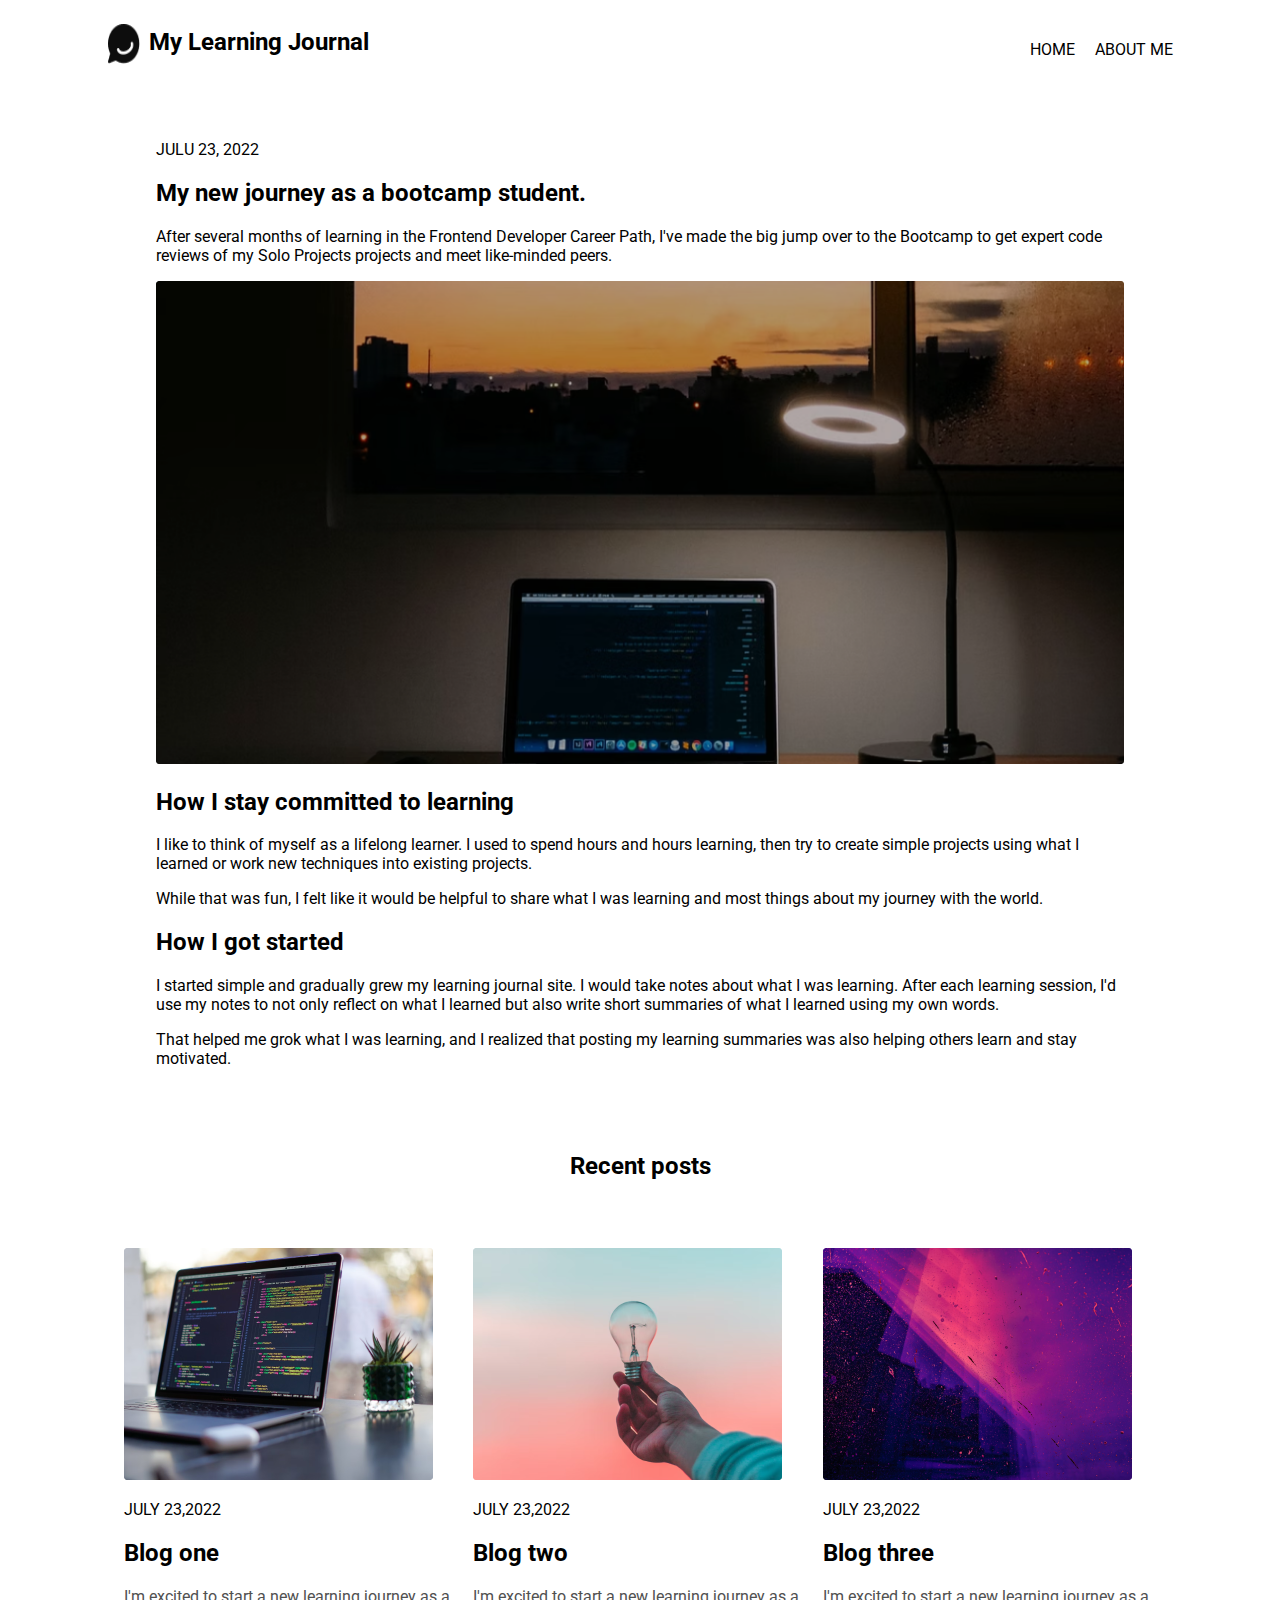
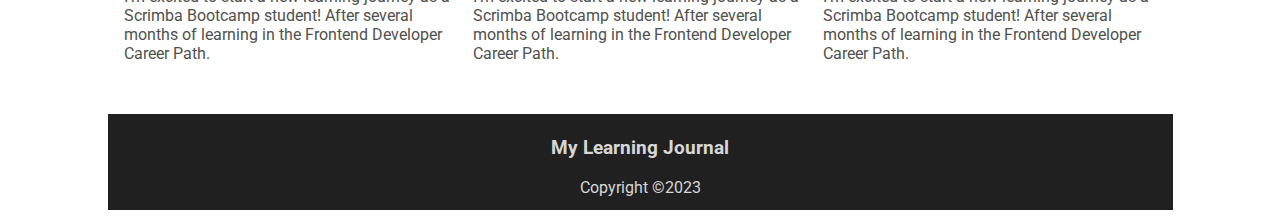
==== newJourney.html @ bce29897 "Add files" ====
<!DOCTYPE html>
<html lang="en">
<head>
    <meta charset="UTF-8">
    <meta http-equiv="X-UA-Compatible" content="IE=edge">
    <meta name="viewport" content="width=device-width, initial-scale=1.0">
    <link rel="stylesheet" href="style.css" />
    <link rel="preconnect" href="https://fonts.googleapis.com" />
    <link rel="preconnect" href="https://fonts.gstatic.com" crossorigin />
    <link
      href="https://fonts.googleapis.com/css2?family=Roboto&display=swap"
      rel="stylesheet"
    />
    <title>My new journey</title>
    
</head>
<body>
    <div class="container">
        <header>
          <div class="header-box">
            <div class="col-1">
              <img class="logo" src="/images/logo.png" alt="logo" />
              <h2><a href="/index.html">My Learning Journal</a></h2>
            </div>
  
            <div class="col-2">
              <ul>
                <li><a href="/index.html">HOME</a></li>
                <li><a href="/aboutMe.html">ABOUT ME</a></li>
              </ul>
            </div>
          </div>
          
        </header>
        
        
            <main>
         
                <div class="top-page">
                    <p>JULU 23, 2022</p>
                    <h2>My new journey as a bootcamp student.</h2>
                    <p >
                      After several months of learning in the Frontend Developer Career
                      Path, I've made the big jump over to the Bootcamp to get expert
                      code reviews of my Solo Projects projects and meet like-minded
                      peers.
                    </p>
                    <img src="/images/article-image.png" alt="article-image">
                    <h2>How I stay committed to learning</h2>
                    
                    <p>I like to think of myself as a lifelong learner. I used to spend hours and hours learning, then try to create simple projects using what I learned or work new techniques into existing projects.</p>
                    
                    <p>While that was fun, I felt like it would be helpful to share what I was learning and most things about my journey with the world.</p>
                    <h2>How I got started</h2>
                    <p>I started simple and gradually grew my learning journal site. I would take notes about what I was learning. After each learning session, I'd use my notes to not only reflect on what I learned but also write short summaries of what I learned using my own words.</p>
                    <p>That helped me grok what I was learning, and I realized that posting my learning summaries was also helping others learn and stay motivated.</p>
                  </div>
                  
               
              </main>
              <div class="view-more"><h2>Recent posts</h2></div>
        <article>
          <div class="artical-grid">
            <div class="blog1">
              <img src="/images/blog-image-06.png" alt="laptop" />
              <p>JULY 23,2022</p>
              <h2><a  href="#">Blog one</a></h2>
              <p class="p-blog">
                I'm excited to start a new learning journey as a Scrimba Bootcamp
                student! After several months of learning in the Frontend
                Developer Career Path.
              </p>
            </div>
            <div class="blog">
              <img src="/images/blog-image-04.png" alt="laptop" />
              <p>JULY 23,2022</p>
              <h2><a href="#">Blog two</a></h2>
              <p class="p-blog">
                I'm excited to start a new learning journey as a Scrimba Bootcamp
                student! After several months of learning in the Frontend
                Developer Career Path.
              </p>
            </div>
            <div class="blog">
              <img src="/images/blog-image-05.png" alt="laptop" />
              <p>JULY 23,2022</p>
              <h2><a href="#">Blog three</a></h2>
              <p class="p-blog">
                I'm excited to start a new learning journey as a Scrimba Bootcamp
                student! After several months of learning in the Frontend
                Developer Career Path.
              </p>
            </div>
            
          </div>
          <br />
          
        </article>
      
      <footer>
        <div class="footer-text">
          <h3>My Learning Journal</h3>
          <p>Copyright ©2023</p>
        </div>
      </footer>
    </div>
    
</body>
</html>
---- style.css ----
* {
  box-sizing: border-box;
}

body {
  font-family: 'Roboto', sans-serif;
}

.container {
  width: 100%;
  max-width: 1065px;
  margin: 0 auto;
  
}

.header-box {
  display: flex;
  justify-content: space-between;
}

.col-1,
.col-2 {
  display: flex;
}

.logo {
  width: 2rem;
  height: 2.5rem;
  margin-top: 1rem;
  margin-right: 0.6rem;
}
a {
  text-decoration: none;
  color: black;
}

.intro-txt{
  color: #d7d7d7;
}

ul,
li {
  list-style-type: none;
  display: inline-block;
  margin-left: 1rem;
  margin-top: 1rem;
}

.intro {
  background-image: url(/images/article-image.png);
  background-position: center;
  background-size: cover;
  height: 32rem;
  color: whitesmoke;
  padding: 2rem;
  position: relative;
}

.top-page{
  padding: 3rem;
}

.intr-text {
  position: absolute;
  bottom: 1rem;
}
.p-box {
  width: 50%;
}

article {
  margin-top: 2rem;
  padding: 1rem;
}

.artical-grid,.artical-grid2 {
  display: grid;
  grid-template-columns: repeat(3, 1fr);
  grid-gap: 1em;
}

img {
  max-width: 100%;
}
.p-blog {
  color: #505050;
}

.view-more {
  display: flex;
  justify-content: center;
}

footer {
  background-color: #202020;
  height: 6rem;
  width: 100%;
 margin-bottom: 0;

}

.footer-text {
  text-align: center;
  padding: 0.3rem;
  color: #d7d7d7;

}

/* abou me page css */

.about-me{
  display: flex;
  
  
}

.about-1{
 margin-right: .5rem;
  width:50%;
  max-width: 70%;
}

/* 
Media Q */

@media (max-width: 680px) {
  

  .artical-grid,.artical-grid2 {
    
    grid-template-columns: repeat(auto-fill, minmax(200px, 1fr));
   
  }

  .about-me{
    
    flex-direction: column;
  }



}

@media (max-width: 480px) {
 



  .blog,.blog1{
   display: flex;
   flex-direction: column;

  }

  .about-me{
    
    flex-direction: column;
  }

}
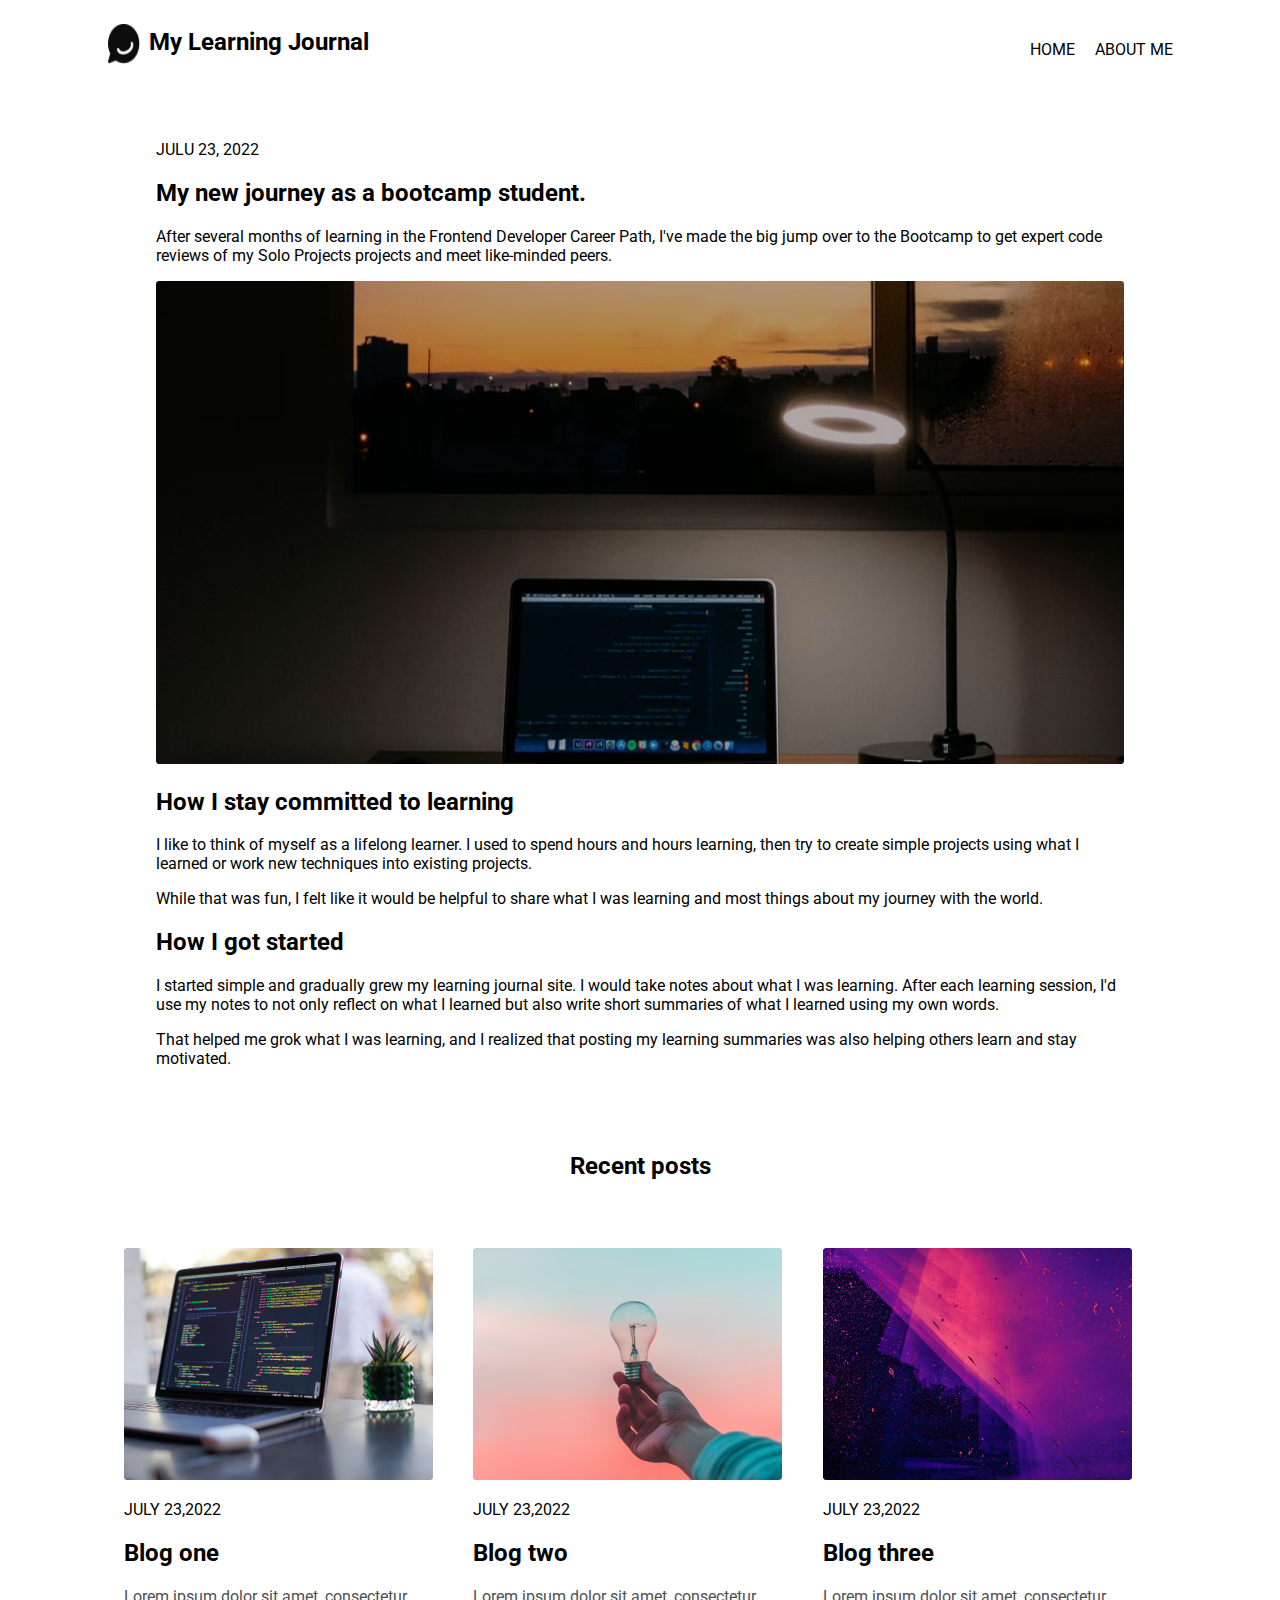
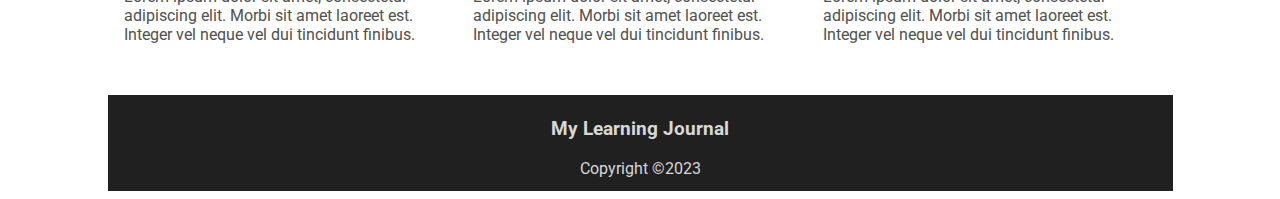
==== commit bc2e05fd: "Edited txt" ====
--- a/newJourney.html
+++ b/newJourney.html
@@ -66,9 +66,9 @@
               <p>JULY 23,2022</p>
               <h2><a  href="#">Blog one</a></h2>
               <p class="p-blog">
-                I'm excited to start a new learning journey as a Scrimba Bootcamp
-                student! After several months of learning in the Frontend
-                Developer Career Path.
+                Lorem ipsum dolor sit amet, consectetur adipiscing elit.
+                Morbi sit amet laoreet est.
+                Integer vel neque vel dui tincidunt finibus.
               </p>
             </div>
             <div class="blog">
@@ -76,9 +76,9 @@
               <p>JULY 23,2022</p>
               <h2><a href="#">Blog two</a></h2>
               <p class="p-blog">
-                I'm excited to start a new learning journey as a Scrimba Bootcamp
-                student! After several months of learning in the Frontend
-                Developer Career Path.
+                Lorem ipsum dolor sit amet, consectetur adipiscing elit.
+                Morbi sit amet laoreet est.
+                Integer vel neque vel dui tincidunt finibus.
               </p>
             </div>
             <div class="blog">
@@ -86,9 +86,9 @@
               <p>JULY 23,2022</p>
               <h2><a href="#">Blog three</a></h2>
               <p class="p-blog">
-                I'm excited to start a new learning journey as a Scrimba Bootcamp
-                student! After several months of learning in the Frontend
-                Developer Career Path.
+                Lorem ipsum dolor sit amet, consectetur adipiscing elit.
+                Morbi sit amet laoreet est.
+                Integer vel neque vel dui tincidunt finibus.
               </p>
             </div>
             
